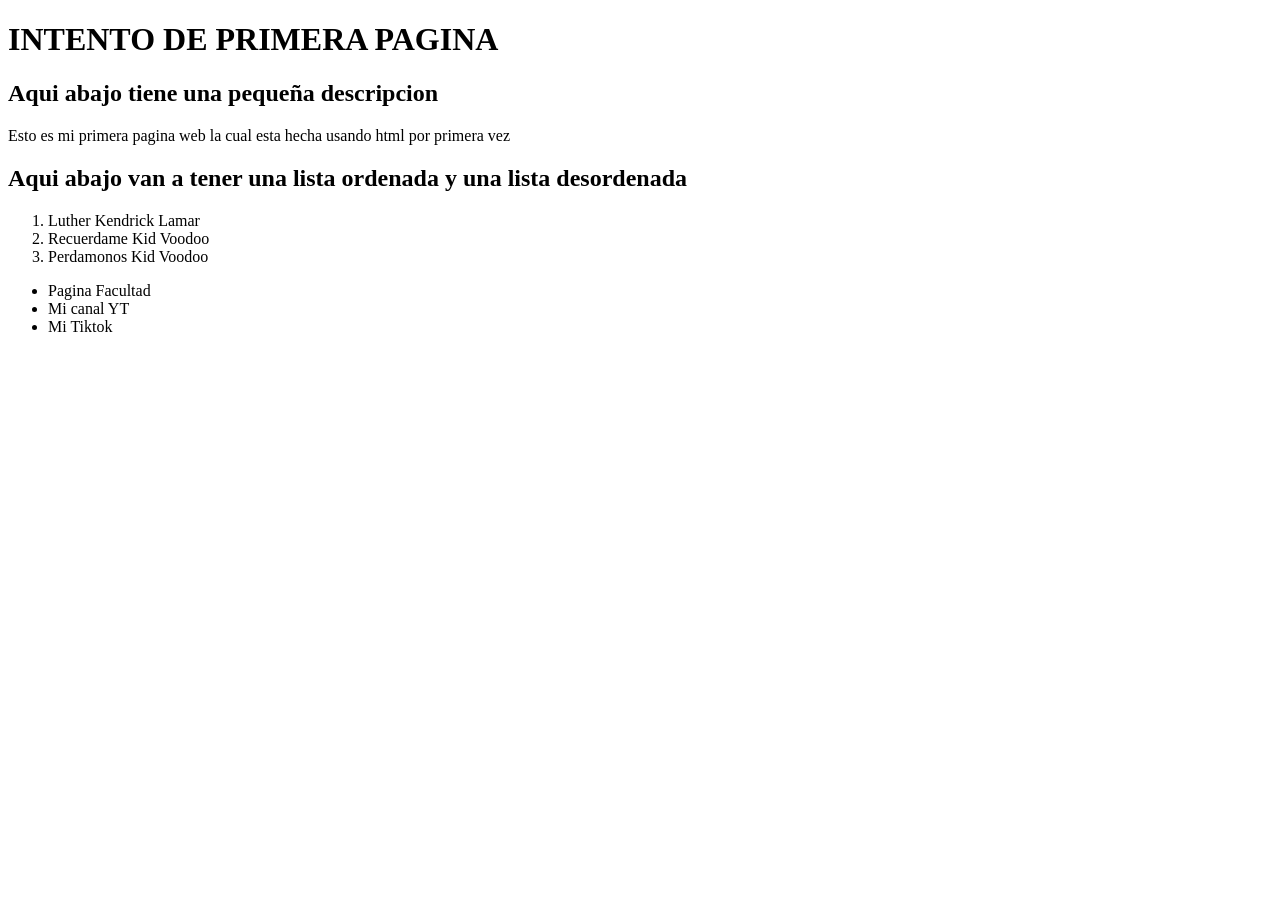
==== Index.html @ a466295e "Listas" ====
<!DOCTYPE html>
<html>
    <head>
        <title>Primera Pagina</title>
    </head>
    <body>
        <h1>INTENTO DE PRIMERA PAGINA</h1>
        <h2>Aqui abajo tiene una pequeña descripcion</h2>
            <p>Esto es mi primera pagina web la cual esta hecha usando html por primera vez</p>
        <h2>Aqui abajo van a tener una lista ordenada y una lista desordenada</h2>
            <ol>
                <li>Luther Kendrick Lamar</li>
                <li>Recuerdame Kid Voodoo</li>
                <li>Perdamonos Kid Voodoo</li>
            </ol>
            <ul>
                <li>Pagina Facultad</li>
                <li>Mi canal YT</li>
                <li>Mi Tiktok</li>
            </ul>
    </body>
</html>
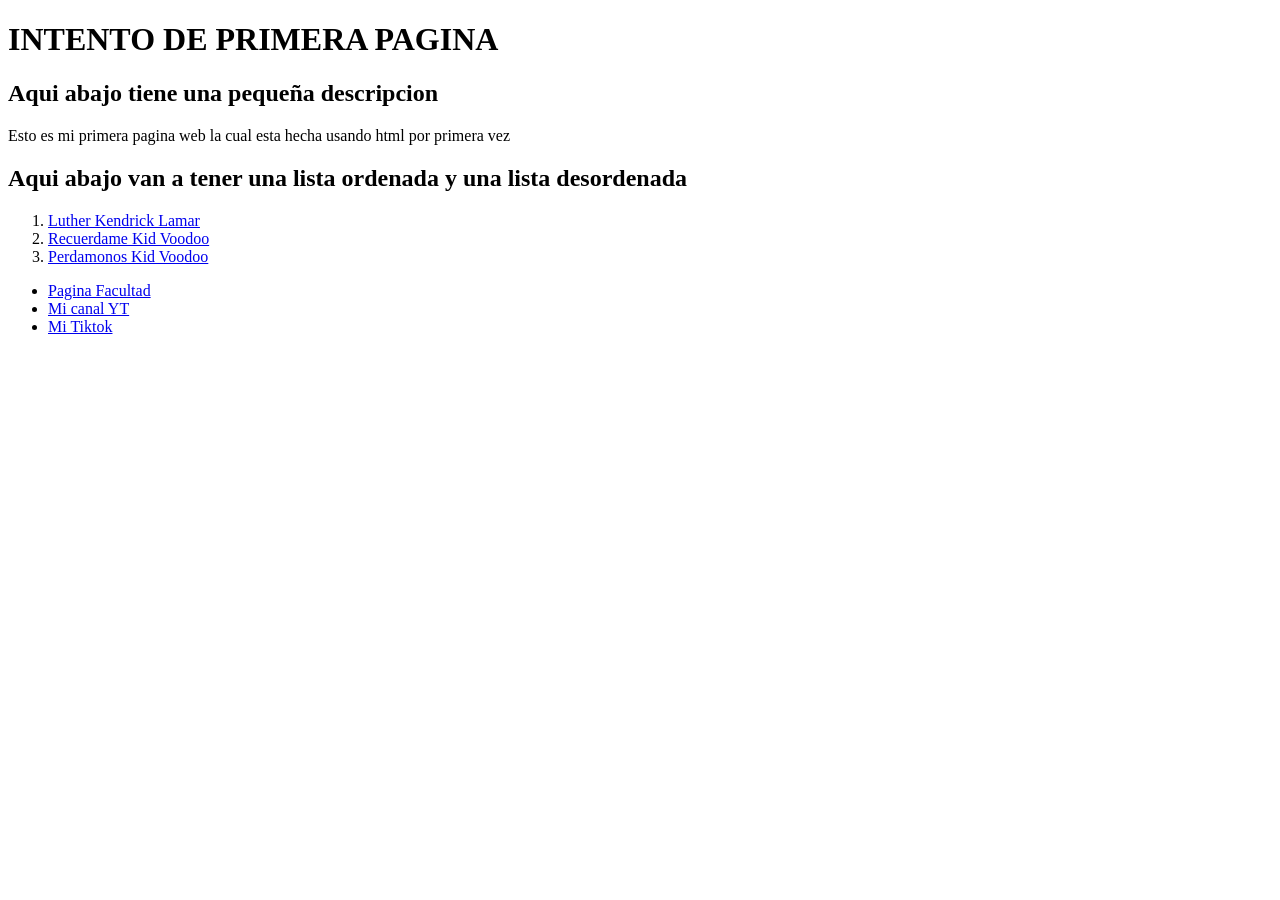
==== commit 115bf429: "Enlaces basicos en primera pagina" ====
--- a/Index.html
+++ b/Index.html
@@ -9,14 +9,14 @@
             <p>Esto es mi primera pagina web la cual esta hecha usando html por primera vez</p>
         <h2>Aqui abajo van a tener una lista ordenada y una lista desordenada</h2>
             <ol>
-                <li>Luther Kendrick Lamar</li>
-                <li>Recuerdame Kid Voodoo</li>
-                <li>Perdamonos Kid Voodoo</li>
+                <li><a href="https://www.youtube.com/watch?v=iZzCrRd-bn0">Luther Kendrick Lamar</a></li>
+                <li><a href="https://www.youtube.com/watch?v=suHwysPX63Q">Recuerdame Kid Voodoo</a></li>
+                <li><a href="https://youtu.be/bDfdgmSLkIU?si=CTbYDK1A_-EuS5tX">Perdamonos Kid Voodoo</a></li>
             </ol>
             <ul>
-                <li>Pagina Facultad</li>
-                <li>Mi canal YT</li>
-                <li>Mi Tiktok</li>
+                <li><a href="https://virtual.unju.edu.ar/">Pagina Facultad</a></li>
+                <li><a href="https://www.youtube.com/@JulesPK1604">Mi canal YT</a></li>
+                <li><a href="https://www.tiktok.com/@julespk1604">Mi Tiktok</a></li>
             </ul>
     </body>
 </html>
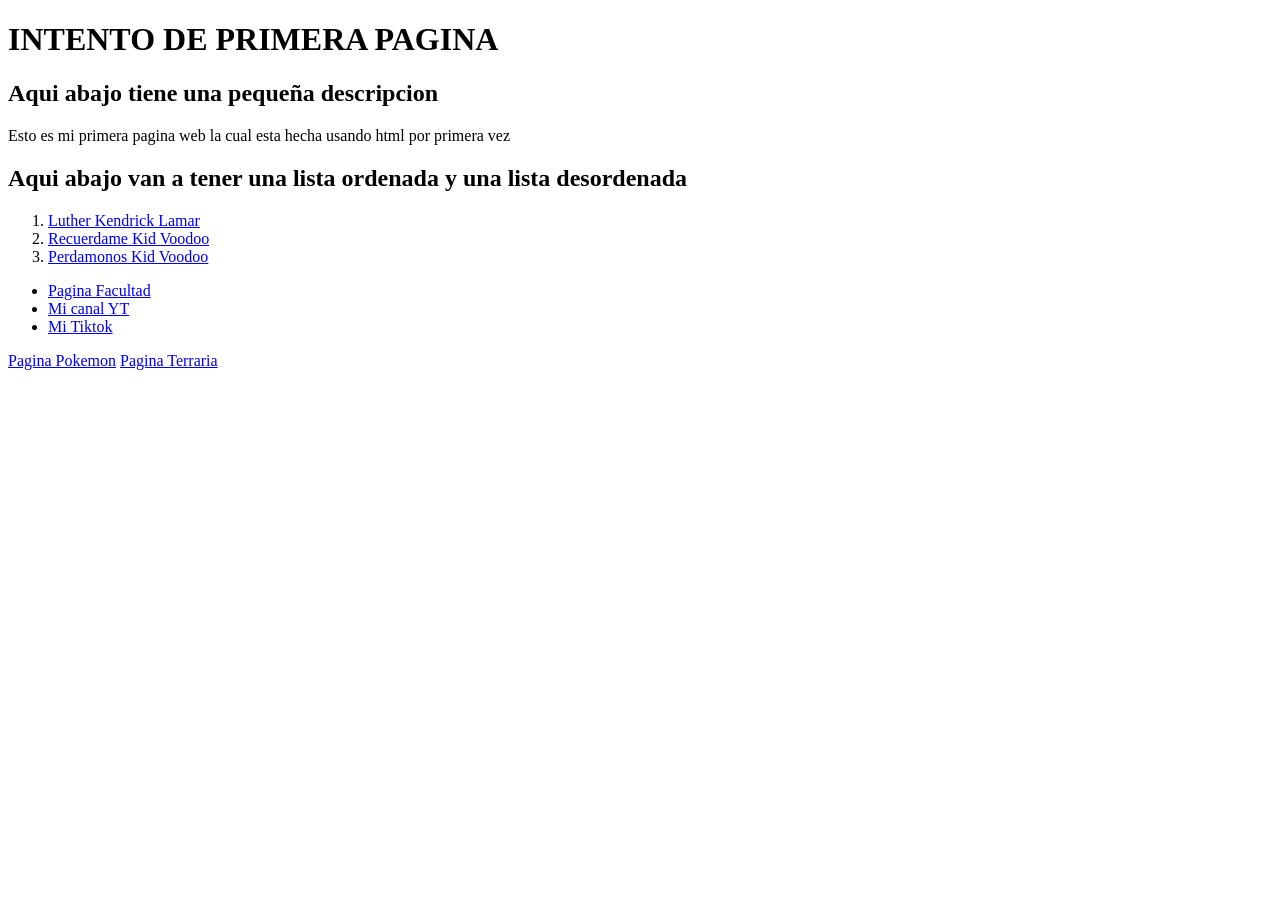
==== commit 21e0bbf8: "Enlaces entre paginas" ====
--- a/Index.html
+++ b/Index.html
@@ -18,5 +18,7 @@
                 <li><a href="https://www.youtube.com/@JulesPK1604">Mi canal YT</a></li>
                 <li><a href="https://www.tiktok.com/@julespk1604">Mi Tiktok</a></li>
             </ul>
+            <a href="Pagina Pokemon.html">Pagina Pokemon</a>
+            <a href="Pagina Terraria.html">Pagina Terraria</a>
     </body>
 </html>
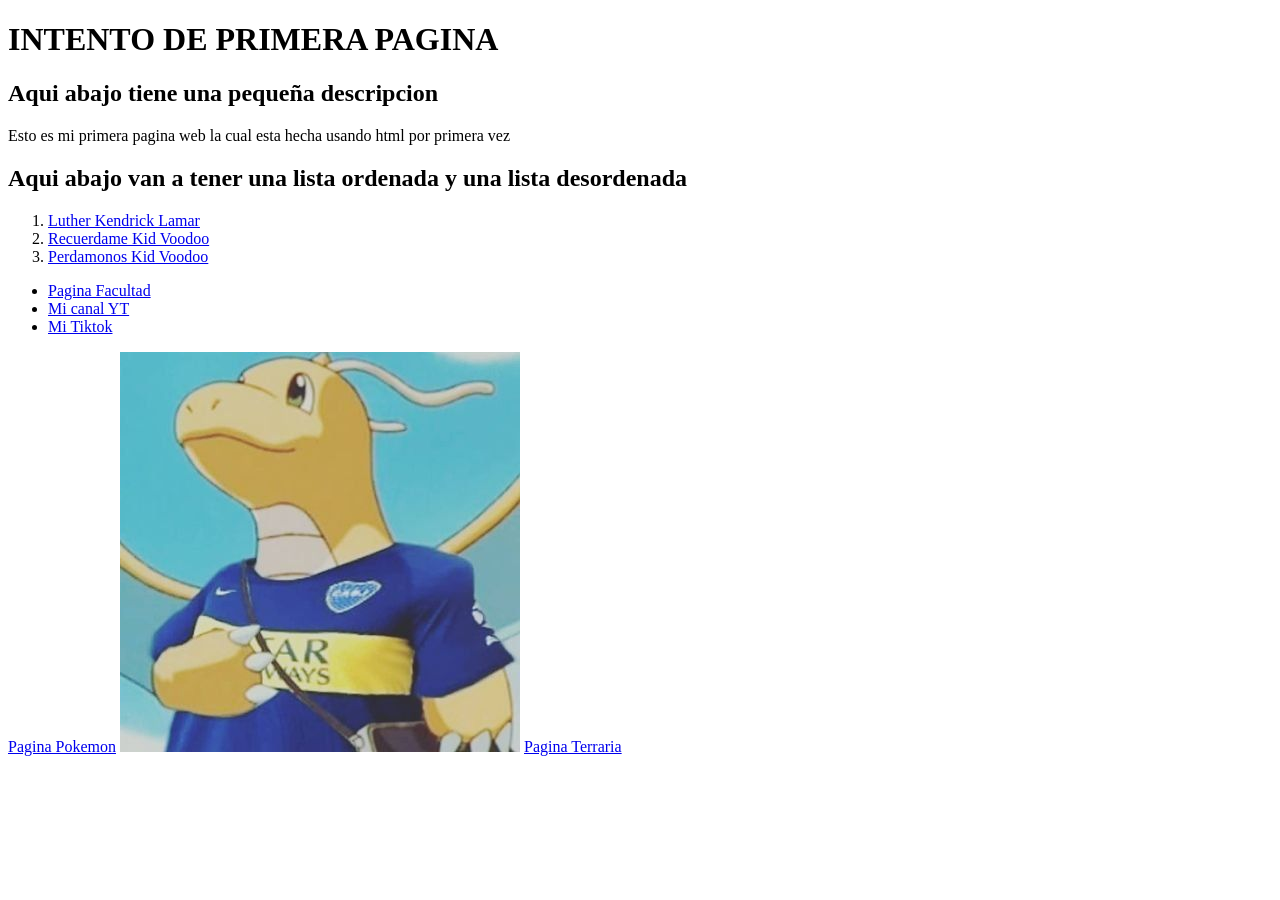
==== commit f055795c: "Arreglo de errores" ====
--- a/Index.html
+++ b/Index.html
@@ -18,7 +18,8 @@
                 <li><a href="https://www.youtube.com/@JulesPK1604">Mi canal YT</a></li>
                 <li><a href="https://www.tiktok.com/@julespk1604">Mi Tiktok</a></li>
             </ul>
-            <a href="Pagina Pokemon.html">Pagina Pokemon</a>
-            <a href="Pagina Terraria.html">Pagina Terraria</a>
+            <a href="Pagina_Pokemon.html">Pagina Pokemon</a>
+            <img src="Logo_Jules.jpg" alt="Logo Canal">
+            <a href="Pagiga_Terraria.html">Pagina Terraria</a>
     </body>
 </html>
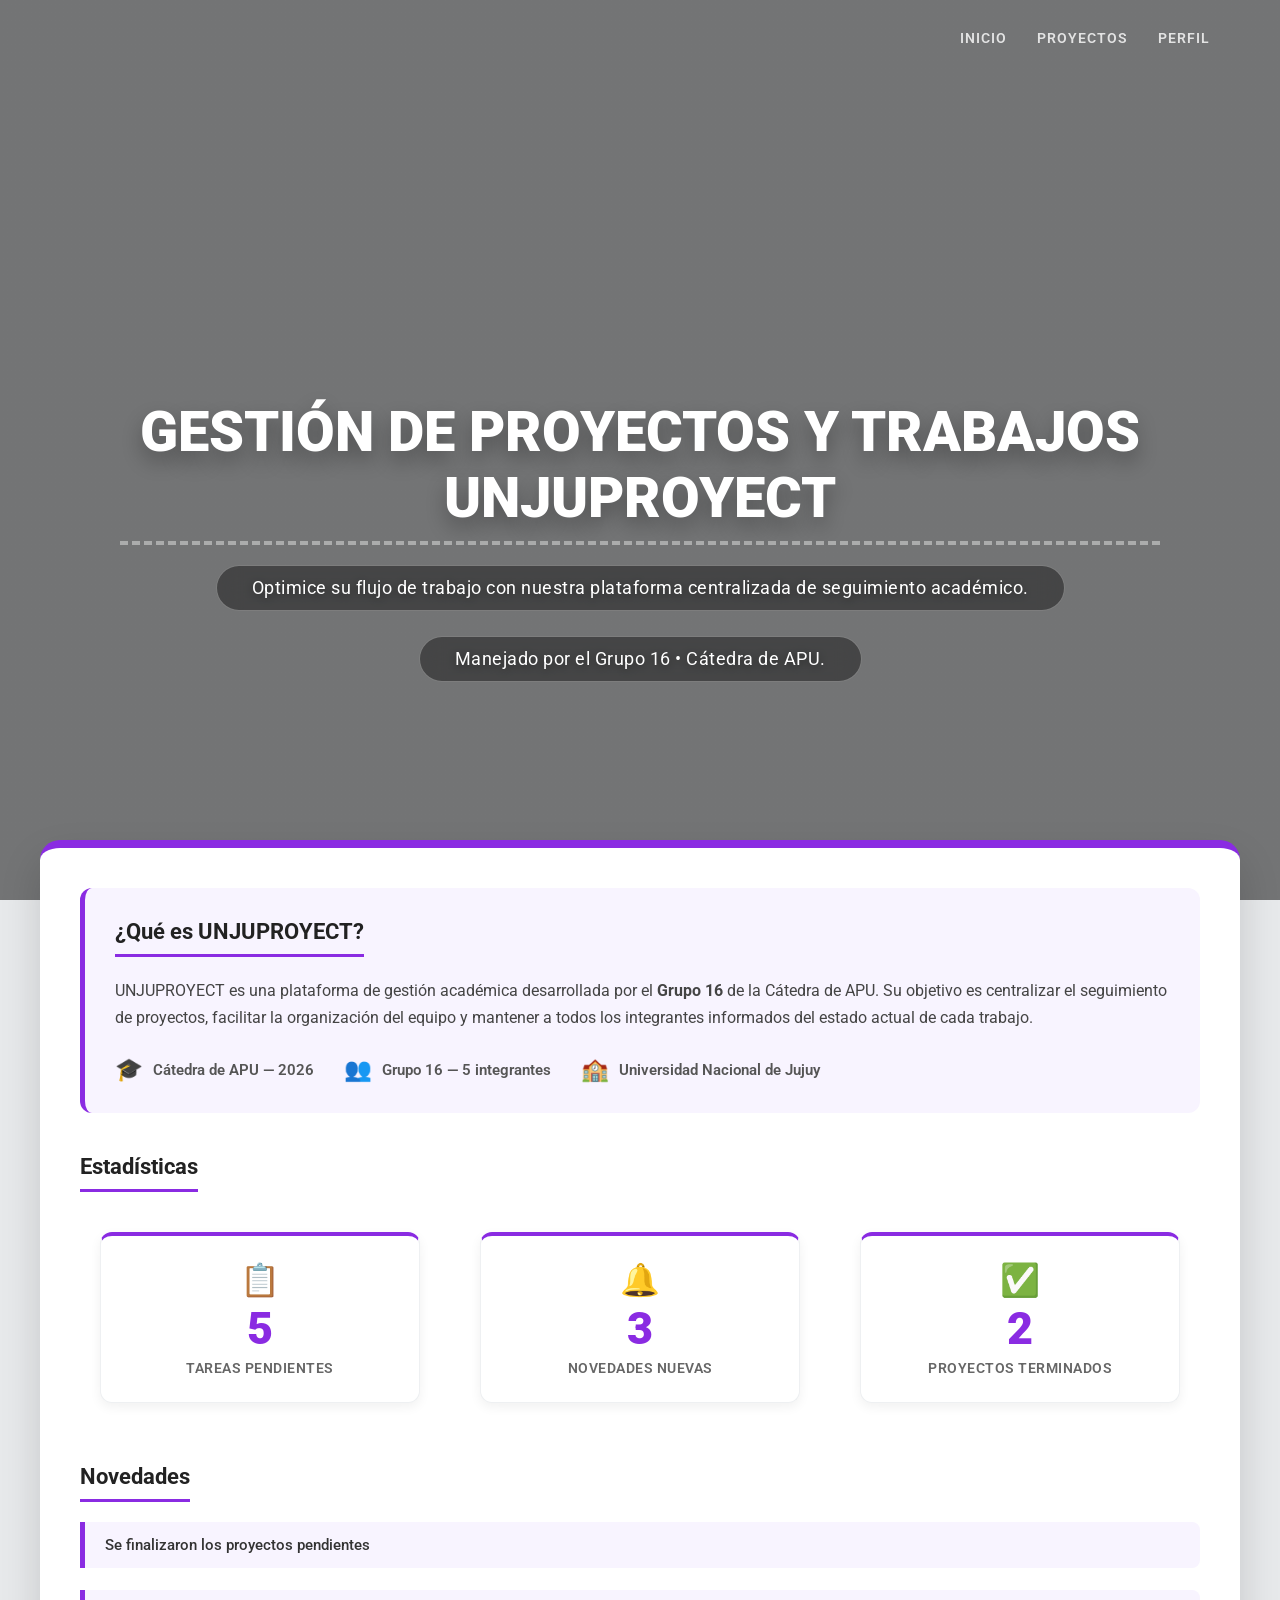
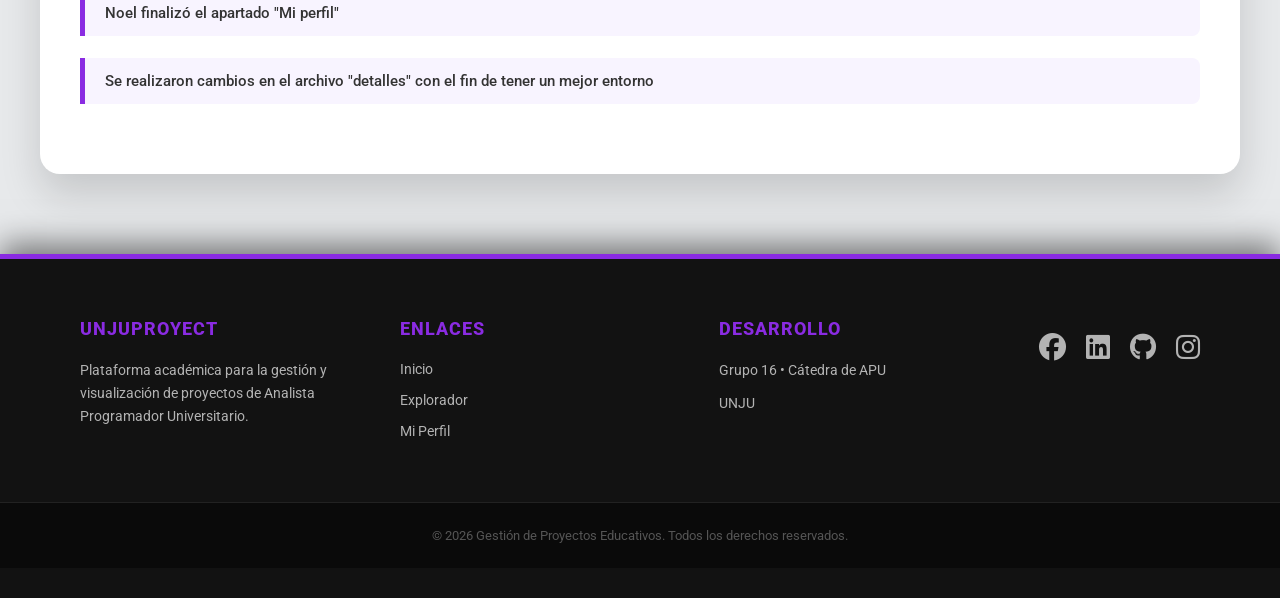
==== commit 28f4fa45: "Cambio" ====
--- a/Index.html
+++ b/Index.html
@@ -1,25 +1,141 @@
 <!DOCTYPE html>
-<html>
-    <head>
-        <title>Primera Pagina</title>
-    </head>
-    <body>
-        <h1>INTENTO DE PRIMERA PAGINA</h1>
-        <h2>Aqui abajo tiene una pequeña descripcion</h2>
-            <p>Esto es mi primera pagina web la cual esta hecha usando html por primera vez</p>
-        <h2>Aqui abajo van a tener una lista ordenada y una lista desordenada</h2>
-            <ol>
-                <li><a href="https://www.youtube.com/watch?v=iZzCrRd-bn0">Luther Kendrick Lamar</a></li>
-                <li><a href="https://www.youtube.com/watch?v=suHwysPX63Q">Recuerdame Kid Voodoo</a></li>
-                <li><a href="https://youtu.be/bDfdgmSLkIU?si=CTbYDK1A_-EuS5tX">Perdamonos Kid Voodoo</a></li>
-            </ol>
-            <ul>
-                <li><a href="https://virtual.unju.edu.ar/">Pagina Facultad</a></li>
-                <li><a href="https://www.youtube.com/@JulesPK1604">Mi canal YT</a></li>
-                <li><a href="https://www.tiktok.com/@julespk1604">Mi Tiktok</a></li>
+<html lang="es">
+
+<head>
+    <meta charset="UTF-8">
+    <meta name="viewport" content="width=device-width, initial-scale=1.0">
+    <title>Pagina Principal</title>
+    <link rel="stylesheet" href="css/styles.css">
+    <link rel="preconnect" href="https://fonts.googleapis.com">
+    <link rel="preconnect" href="https://fonts.gstatic.com" crossorigin>
+    <link href="https://fonts.googleapis.com/css2?family=Roboto:ital,wght@0,100..900;1,100..900&display=swap"
+        rel="stylesheet">
+    <link rel="stylesheet" href="https://cdnjs.cloudflare.com/ajax/libs/font-awesome/6.5.1/css/all.min.css">
+</head>
+
+<body>
+    <header>
+        <nav>
+            <a href="index.html">Inicio</a>
+            <a href="proyectos.html">Proyectos</a>
+            <a href="perfil.html">Perfil</a>
+        </nav>
+        <div class="header-content">
+            <h1 id="titulo-h1">Gestión de Proyectos y Trabajos UNJUPROYECT</h1>
+            <div class="proyecto-info">
+                <p>Optimice su flujo de trabajo con nuestra plataforma centralizada de seguimiento académico.</p>
+                <p>Manejado por el Grupo 16 • Cátedra de APU.</p>
+            </div>
+            
+        </div>
+    </header>
+
+    <main>
+
+        <section class="seccion-sobre">
+            <h2 class="seccion-titulo">¿Qué es UNJUPROYECT?</h2>
+            <p class="sobre-descripcion">
+                UNJUPROYECT es una plataforma de gestión académica desarrollada por el <strong>Grupo 16</strong>
+                de la Cátedra de APU. Su objetivo es centralizar el seguimiento de proyectos, facilitar
+                la organización del equipo y mantener a todos los integrantes informados del estado actual
+                de cada trabajo.
+            </p>
+            <div class="sobre-datos">
+                <div class="sobre-dato">
+                    <span class="sobre-icono">🎓</span>
+                    <span class="sobre-texto">Cátedra de APU — 2026</span>
+                </div>
+                <div class="sobre-dato">
+                    <span class="sobre-icono">👥</span>
+                    <span class="sobre-texto">Grupo 16 — 5 integrantes</span>
+                </div>
+                <div class="sobre-dato">
+                    <span class="sobre-icono">🏫</span>
+                    <span class="sobre-texto">Universidad Nacional de Jujuy</span>
+                </div>
+            </div>
+        </section>
+
+        <!-- Sección de estadísticas -->
+        <section class="seccion-estadisticas">
+            <h2 class="seccion-titulo">Estadísticas</h2>
+            <div class="tarjetas-grid">
+                <article class="tarjeta-stat">
+                    <span class="stat-icono">📋</span>
+                    <span class="stat-numero">5</span>
+                    <span class="stat-etiqueta">Tareas Pendientes</span>
+                </article>
+                <article class="tarjeta-stat">
+                    <span class="stat-icono">🔔</span>
+                    <span class="stat-numero">3</span>
+                    <span class="stat-etiqueta">Novedades Nuevas</span>
+                </article>
+                <article class="tarjeta-stat">
+                    <span class="stat-icono">✅</span>
+                    <span class="stat-numero">2</span>
+                    <span class="stat-etiqueta">Proyectos Terminados</span>
+                </article>
+            </div>
+        </section>
+
+        <!-- Sección de novedades -->
+        <section class="seccion-novedades">
+            <h2 class="seccion-titulo">Novedades</h2>
+            <ul class="lista-novedades">
+                <li class="novedad-item">Se finalizaron los proyectos pendientes</li>
+                <li class="novedad-item">Noel finalizó el apartado "Mi perfil"</li>
+                <li class="novedad-item">Se realizaron cambios en el archivo "detalles" con el fin de tener un mejor entorno</li>
             </ul>
-            <a href="Pagina_Pokemon.html">Pagina Pokemon</a>
-            <img src="Logo_Jules.jpg" alt="Logo Canal">
-            <a href="Pagiga_Terraria.html">Pagina Terraria</a>
-    </body>
+        </section>
+
+        <!-- Sección sobre el proyecto -->
+        
+
+    </main>
+
+    <footer>
+        <div class="footer-content">
+            <div class="footer-section">
+                <h4>UNJUPROYECT</h4>
+                <p>Plataforma académica para la gestión y visualización de proyectos de Analista Programador Universitario.</p>
+            </div>
+        
+            <div class="footer-section">
+                <h4>Enlaces</h4>
+                <ul>
+                    <li><a href="index.html">Inicio</a></li>
+                    <li><a href="proyectos.html">Explorador</a></li>
+                    <li><a href="perfil.html">Mi Perfil</a></li>
+                </ul>
+            </div>
+        
+            <div class="footer-section">
+                <h4>Desarrollo</h4>
+                <p>Grupo 16 • Cátedra de APU</p>
+                <p>UNJU</p>
+            </div>
+
+            <div class="social-icons">
+                <a href="#" class="icon-link" title="Facebook">
+                <i class="fa-brands fa-facebook"></i>
+                </a>
+                <a href="#" class="icon-link" title="LinkedIn">
+                <i class="fa-brands fa-linkedin"></i>
+                </a>
+                <a href="#" class="icon-link" title="GitHub">
+                <i class="fa-brands fa-github"></i>
+                </a>
+                <a href="#" class="icon-link" title="Instagram">
+                <i class="fa-brands fa-instagram"></i>
+                </a>
+            </div>
+        </div>
+    
+        <div class="footer-bottom">
+            <p>&copy; 2026 Gestión de Proyectos Educativos. Todos los derechos reservados.</p>
+        </div>
+    </footer>
+
+</body>
+
 </html>
--- a/css/styles.css
+++ b/css/styles.css
@@ -0,0 +1,756 @@
+@import url(https://fonts.googleapis.com/css2?family=Roboto:ital,wght@0,100..900;1,100..900&display=swap);
+
+/*Importar la fuente Roboto a css*/
+:root {
+    --fuente: 'Roboto';
+    /*variable de fuente*/
+    /*se usa con var(--fuente), por ejemplo font-family: var(--fuente);*/
+    --text-size: 1.2rem;
+    /*variable de tamaño de texto*/
+    --color-boxes:#8A2BE2;
+}
+
+* {
+    box-sizing: border-box;
+    padding: 0;
+    margin: 0;
+    font-family: var(--fuente);
+}
+
+main {
+    max-width: 1200px; 
+    width: 95%;
+    margin: -60px auto 50px auto;
+    padding: 40px;
+    background-color: #ffffff;
+    border-radius: 20px;
+    
+    border-top: 8px solid #8A2BE2; 
+    
+    box-shadow: 0 20px 40px rgba(0, 0, 0, 0.15);
+    position: relative;
+    z-index: 10;
+    box-sizing: border-box;
+}
+
+main p {
+    line-height: 1.6;
+    color: #444;
+    margin-bottom: 20px;
+}
+
+main img {
+    display: block;
+    max-width: 100%;
+    width: 250px;
+    margin: 0 auto 30px auto;
+}
+
+main ul {
+    padding-left: 20px;
+    margin-bottom: 30px;
+}
+
+main ul li {
+    margin-bottom: 10px;
+}
+
+main a {
+    color: #8A2BE2;
+    text-decoration: none;
+    font-weight: 500;
+    transition: color 0.3s ease;
+}
+
+main a:hover {
+    color: #4B0082;
+    text-decoration: underline;
+}
+
+main .integrantes {
+    background-color: #f8f9fa;
+    padding: 25px;
+    border-radius: 8px;
+    border-left: 5px solid #8A2BE2;
+}
+
+main section h3 {
+    margin-top: 0;
+    color: #222;
+}
+
+main section ul {
+    list-style-type: none;
+    padding-left: 0;
+    margin-bottom: 0;
+}
+
+/*Perfil*/
+
+h1 {
+    margin: 100px;
+    text-align: center;
+}
+.containerPerfil {
+    display: grid;
+    grid-template-columns: repeat(5,1fr);
+}
+@media (max-width: 1220px) {
+    .containerPerfil {
+        grid-template-columns: repeat(4,1fr);
+    }
+}
+@media (max-width: 1024px) {
+    .containerPerfil {
+        grid-template-columns: repeat(3,1fr);
+    }
+}
+@media (max-width: 768px) {
+    .containerPerfil {
+        grid-template-columns: repeat(2,1fr);
+    }
+}
+@media (max-width: 480px) {
+    .containerPerfil {
+        grid-template-columns: repeat(1,1fr);
+    }
+}
+
+article {
+    background-color: white;
+    display: flex;
+    border-radius: 20px;
+    flex-direction: column;
+    border: 2px solid #e4e4e4;
+    margin: 20px;
+}
+article:hover {
+    box-shadow: 0 2px 15px 0 #000000;
+}
+img {
+    width: 100px;
+}
+.img-perfiles { 
+    display: grid;
+    width: 100%;
+    grid-template-columns: repeat(3,1fr);
+    grid-template-rows: repeat(4,80px);
+    border-bottom: solid #e4e4e4;
+    align-content: center;
+}
+.img-gradiente {
+    background-image: linear-gradient(to top, #282A35 100%);
+    grid-column: 1/4;
+    grid-row: 1/3;
+    border-top-left-radius: 20px;
+    border-top-right-radius: 20px;
+}
+.img-perfil {
+    border-radius: 50%;
+    object-fit: cover;
+    width: 200px;
+    height: 200px;
+    transform: scale(0.5);
+    grid-column: 2;
+    grid-row: 2/4;
+    align-self: center;
+}
+.img-fondo {
+    border-top-left-radius: 20px;
+    border-top-right-radius: 20px;
+    width: 100%;
+    height: 400px;
+    grid-column: 1/4;
+    grid-row: 1/3;
+    object-fit: cover;
+}
+.info-lumno {
+    text-align: center;
+
+}
+
+
+/*Proyectos.html*/
+
+/* header */
+
+header {
+    display: flex;
+    flex-direction: column;
+    justify-content: center;
+    align-items: center;
+    height: 100vh;
+    width: 100%;
+    padding: 20px;
+    background-image: linear-gradient(rgba(0, 0, 0, 0.5), rgba(0, 0, 0, 0.5)), url('https://www.unir.net/wp-content/uploads/2021/02/Pro1.webp');
+    background-size: cover;
+    background-position: center;
+    background-attachment: fixed;
+    color: white;
+    position: relative;
+    overflow: hidden;
+}
+
+nav {
+    width: 100%;
+    position: absolute;
+    top: 40px;
+    right: 60px;
+    display: flex;
+    justify-content: flex-end;
+    gap: 40px;
+}
+
+nav a {
+    color: rgba(255, 255, 255, 0.9);
+    text-decoration: none;
+    font-weight: 600;
+    font-size: 0.95rem;
+    text-transform: uppercase;
+    letter-spacing: 1.5px;
+    position: relative;
+    padding-bottom: 8px;
+    transition: color 0.3s ease;
+}
+
+nav a::after {
+    content: '';
+    position: absolute;
+    width: 0;
+    height: 2px;
+    bottom: 0;
+    left: 0;
+    background-color: #8A2BE2;
+    transition: width 0.5s ease;
+}
+
+nav a:hover {
+    color: white;
+}
+
+nav a:hover::after {
+    width: 100%;
+}
+
+header h1 {
+    font-size: 4.5rem;
+    font-weight: 900;
+    text-align: center;
+    text-transform: uppercase;
+    text-shadow: 0 10px 30px rgba(0, 0, 0, 0.5);
+    margin-bottom: 40px;
+}
+
+.proyecto-info {
+    display: flex;
+    flex-direction: column;
+    align-items: center;
+    gap: 15px;
+    background: transparent !important;
+    border: none !important;
+    backdrop-filter: none !important;
+    padding: 0 !important;
+    box-shadow: none !important;
+}
+
+.proyecto-info p {
+    background: rgba(0, 0, 0, 0.4);
+    padding: 12px 35px;
+    border-radius: 100px;
+    backdrop-filter: blur(12px);
+    border: 1px solid rgba(255, 255, 255, 0.3);
+    font-size: 1.1rem;
+    letter-spacing: 0.5px;
+    font-weight: 400;
+    color: #ffffff;
+    text-shadow: 0 2px 10px rgba(0, 0, 0, 0.5);
+    transition: all 0.3s ease;
+}
+
+@media (max-width: 768px) {
+    header h1 {
+        font-size: 2.5rem;
+    }
+    nav {
+        right: 0;
+        justify-content: center;
+        padding-right: 0;
+        top: 20px;
+    }
+}
+
+.header-content {
+    text-align: center;
+    padding-top: 80px;
+}
+
+.proyecto-info {
+    display: flex;
+    justify-content: center;
+    gap: 25px;
+    font-size: 0.9rem;
+    background: rgba(255, 255, 255, 0.15);
+    padding: 10px 25px;
+    border-radius: 100px;
+    width: fit-content;
+    margin: 0 auto;
+    backdrop-filter: blur(10px);
+    border: 1px solid rgba(255, 255, 255, 0.2);
+}
+
+main img {
+    display: block;
+    max-width: 100%;
+    width: 280px;
+    margin: 0 auto 50px auto;
+}
+
+@media (max-width: 768px) {
+    header h1 { font-size: 2rem; }
+    nav { gap: 20px; top: 20px; }
+    .proyecto-info {
+        flex-direction: column;
+        gap: 5px;
+        border-radius: 15px;
+    }
+}
+
+/* main */
+
+/* section */
+
+.proyecto {
+    grid-column: span 2; 
+    background: #ffffff;
+    border-radius: 15px;
+    padding: 25px;
+    display: flex;
+    flex-direction: column;
+    justify-content: space-between;
+    align-items: center;
+    text-align: center;
+    border: 1px solid #eef0f2;
+    box-shadow: 0 5px 15px rgba(0,0,0,0.05);
+    min-height: 420px;
+    transition: all 0.3s ease;
+}
+
+.proyecto:nth-child(4) {
+    grid-column: 2 / span 2;
+}
+
+
+.proyecto:nth-child(5) {
+    grid-column: 4 / span 2;
+}
+
+
+.proyecto img {
+    max-width: 140px;
+    height: 100px;
+    object-fit: contain;
+    margin-bottom: 15px;
+}
+
+.proyecto a {
+    align-self: center;
+    background-color: #8A2BE2;
+    color: white !important;
+    padding: 10px 20px;
+    border-radius: 5px;
+    text-decoration: none;
+    font-weight: bold;
+    transition: background 0.3s, transform 0.2s;
+}
+
+.proyecto a:hover {
+    background-color: #4B0082;
+    transform: translateY(-2px);
+}
+
+.proyecto-info p:hover {
+    background: rgba(138, 43, 226, 0.3);
+    border-color: rgba(138, 43, 226, 0.5);
+    transform: translateY(-3px);
+    cursor: default;
+}
+
+/* Navegación en desktop (ancho mínimo 769 px)  */
+
+@media (min-width: 769px) {
+    .menu {
+        display: none;
+    }
+
+    nav {
+    width: 100%;
+    position: absolute;
+    top: 30px;
+    right: 50px; 
+    display: flex;
+    justify-content: flex-end; 
+    gap: 30px;
+    padding-right: 20px;
+}
+
+nav a {
+    color: rgba(255, 255, 255, 0.8);
+    text-decoration: none;
+    font-weight: 600;
+    font-size: 0.9rem;
+    text-transform: uppercase;
+    letter-spacing: 1px;
+    position: relative; 
+    padding-bottom: 5px;
+    transition: color 0.3s ease;
+}
+
+nav a::after {
+    content: '';
+    position: absolute;
+    width: 0;
+    height: 2px;
+    bottom: 0;
+    left: 0;
+    background-color: white;
+    transition: width 0.5s ease; 
+}
+
+nav a:hover {
+    color: white;
+}
+
+nav a:hover::after {
+    width: 100%; 
+}
+
+nav a:active {
+    transform: scale(0.95);
+}
+}
+
+nav a:active, .proyecto a:active {
+    transform: scale(0.95); 
+}
+
+nav a:focus, .proyecto a:focus, select:focus {
+    outline: 2px solid #4B0082;
+    outline-offset: 3px;
+}
+/* Filtro de proyecto */
+aside {
+    width: 100%;
+    margin-bottom: 40px;
+}
+
+aside form {
+    display: flex;
+    justify-content: space-between;
+    align-items: flex-end;
+    gap: 20px;
+    width: 100%;
+}
+
+.filtros {
+    flex: 1; 
+    display: flex;
+    flex-direction: column;
+    gap: 8px;
+}
+
+aside select {
+    width: 100%;
+    padding: 12px;
+    border-radius: 8px;
+    border: 1px solid #ddd;
+    font-family: inherit;
+}
+
+body {
+    background-color: #E7E9EB; /* Boby gris para el contenido main */
+}
+
+/* ============================================
+   ESTILOS PARA INDEX.HTML
+   ============================================ */
+
+/* --- Título del header (aplica a todas las páginas) --- */
+#titulo-h1 {
+    color: #ffffff;
+    font-size: 3.5rem;
+    font-weight: 900;
+    text-transform: uppercase;
+    display: inline-block;
+    padding-bottom: 10px;
+    margin-bottom: 20px;
+    border-bottom: 4px dashed rgba(255, 255, 255, 0.4);
+    text-shadow: 0 10px 20px rgba(0, 0, 0, 0.3);
+}
+
+/* --- Botón "Ver Proyectos" en el header --- */
+.btn-header {
+    display: inline-block;
+    margin-top: 25px;
+    padding: 14px 40px;
+    background-color: #8A2BE2;
+    color: #ffffff;
+    text-decoration: none;
+    font-weight: 700;
+    font-size: 1rem;
+    text-transform: uppercase;
+    letter-spacing: 1.5px;
+    border-radius: 100px;
+    border: 2px solid rgba(255, 255, 255, 0.3);
+    transition: all 0.3s ease;
+}
+
+.btn-header:hover {
+    background-color: #ffffff;
+    color: #8A2BE2;
+    transform: translateY(-3px);
+    box-shadow: 0 10px 25px rgba(0, 0, 0, 0.3);
+}
+
+/* --- Títulos de sección dentro del main --- */
+.seccion-titulo {
+    font-size: 1.4rem;
+    font-weight: 700;
+    color: #222;
+    margin-bottom: 20px;
+    padding-bottom: 10px;
+    border-bottom: 3px solid #8A2BE2;
+    display: inline-block;
+}
+
+/* --- Sección estadísticas --- */
+.seccion-estadisticas {
+    margin-bottom: 40px;
+}
+
+.tarjetas-grid {
+    display: grid;
+    grid-template-columns: repeat(3, 1fr);
+    gap: 20px;
+}
+
+.tarjeta-stat {
+    background: #ffffff;
+    border: 1px solid #eef0f2;
+    border-top: 4px solid #8A2BE2;
+    border-radius: 12px;
+    padding: 25px 20px;
+    display: flex;
+    flex-direction: column;
+    align-items: center;
+    gap: 8px;
+    text-align: center;
+    box-shadow: 0 4px 12px rgba(0, 0, 0, 0.06);
+    transition: transform 0.3s ease, box-shadow 0.3s ease;
+}
+
+.tarjeta-stat:hover {
+    transform: translateY(-5px);
+    box-shadow: 0 10px 25px rgba(138, 43, 226, 0.15);
+}
+
+.stat-icono {
+    font-size: 2rem;
+}
+
+.stat-numero {
+    font-size: 2.8rem;
+    font-weight: 900;
+    color: #8A2BE2;
+    line-height: 1;
+}
+
+.stat-etiqueta {
+    font-size: 0.9rem;
+    font-weight: 600;
+    color: #666;
+    text-transform: uppercase;
+    letter-spacing: 0.5px;
+}
+
+/* --- Sección novedades --- */
+.seccion-novedades {
+    margin-bottom: 20px;
+}
+
+.lista-novedades {
+    list-style: none;
+    padding: 0;
+    display: flex;
+    flex-direction: column;
+    gap: 12px;
+}
+
+.novedad-item {
+    background-color: #f8f4ff;
+    border-left: 5px solid #8A2BE2;
+    padding: 14px 20px;
+    border-radius: 0 8px 8px 0;
+    color: #333;
+    font-weight: 500;
+    font-size: 0.95rem;
+    transition: background-color 0.2s ease;
+}
+
+.novedad-item:hover {
+    background-color: #efe8ff;
+}
+
+/* --- Responsive para estadísticas --- */
+@media (max-width: 768px) {
+    .tarjetas-grid {
+        grid-template-columns: 1fr;
+    }
+
+    #titulo-h1 {
+        font-size: 2.2rem;
+    }
+}
+
+/* --- Sección sobre el proyecto --- */
+.seccion-sobre {
+    margin-bottom: 40px;
+    padding: 30px;
+    background-color: #f8f4ff;
+    border-radius: 12px;
+    border-left: 5px solid #8A2BE2;
+}
+
+.sobre-descripcion {
+    color: #444;
+    line-height: 1.7;
+    margin-bottom: 25px;
+    font-size: 1rem;
+}
+
+.sobre-datos {
+    display: flex;
+    gap: 30px;
+    flex-wrap: wrap;
+}
+
+.sobre-dato {
+    display: flex;
+    align-items: center;
+    gap: 10px;
+}
+
+.sobre-icono {
+    font-size: 1.4rem;
+}
+
+.sobre-texto {
+    font-size: 0.95rem;
+    font-weight: 600;
+    color: #555;
+}
+
+/* --- Responsive nuevas secciones --- */
+@media (max-width: 768px) {
+    .sobre-datos {
+        flex-direction: column;
+        gap: 15px;
+    }
+}
+
+/* Footer */
+footer {
+    background-color: #121212 !important; 
+    color: #ffffff;
+    padding: 60px 0 30px 0;
+    margin-top: 80px;
+    border-top: 5px solid #8A2BE2; 
+    width: 100%;
+    position: relative;
+    box-shadow: 0 -10px 30px rgba(0, 0, 0, 0.5); 
+}
+
+.footer-content {
+    max-width: 1200px;
+    margin: 0 auto; 
+    display: flex;
+    justify-content: center; 
+    align-items: flex-start;
+    gap: 60px; 
+    padding: 0 40px;
+}
+
+.footer-section {
+    flex: 1;
+    min-width: 200px;
+    text-align: left; 
+}
+
+.footer-section h4 {
+    color: #8A2BE2;
+    font-size: 1.1rem;
+    margin-bottom: 20px;
+    text-transform: uppercase;
+    letter-spacing: 1px;
+    font-weight: 800;
+}
+
+.footer-section p {
+    font-size: 0.9rem;
+    line-height: 1.6;
+    color: #b3b3b3; 
+    margin-bottom: 10px;
+}
+
+.footer-section ul {
+    list-style: none;
+    padding: 0;
+}
+
+.footer-section ul li {
+    margin-bottom: 12px;
+}
+
+.footer-section ul li a {
+    color: #b3b3b3;
+    text-decoration: none;
+    font-size: 0.9rem;
+    transition: all 0.3s ease;
+}
+
+.footer-section ul li a:hover {
+    color: #ffffff;
+    padding-left: 5px; 
+}
+
+
+.social-icons {
+    display: flex;
+    gap: 20px;
+    margin-top: 15px;
+}
+
+.icon-link i {
+    font-size: 1.7rem;
+    color: #b3b3b3;
+    transition: all 0.3s ease;
+}
+
+.icon-link:hover i {
+    color: #8A2BE2;
+    transform: scale(1.2);
+    filter: drop-shadow(0 0 8px rgba(138, 43, 226, 0.8));
+}
+
+.footer-bottom {
+    text-align: center;
+    margin-top: 50px;
+    padding: 25px 0;
+    border-top: 1px solid #222; 
+    background-color: #0a0a0a; 
+}
+
+.footer-bottom p {
+    font-size: 0.8rem;
+    color: #555;
+    margin: 0;
+}
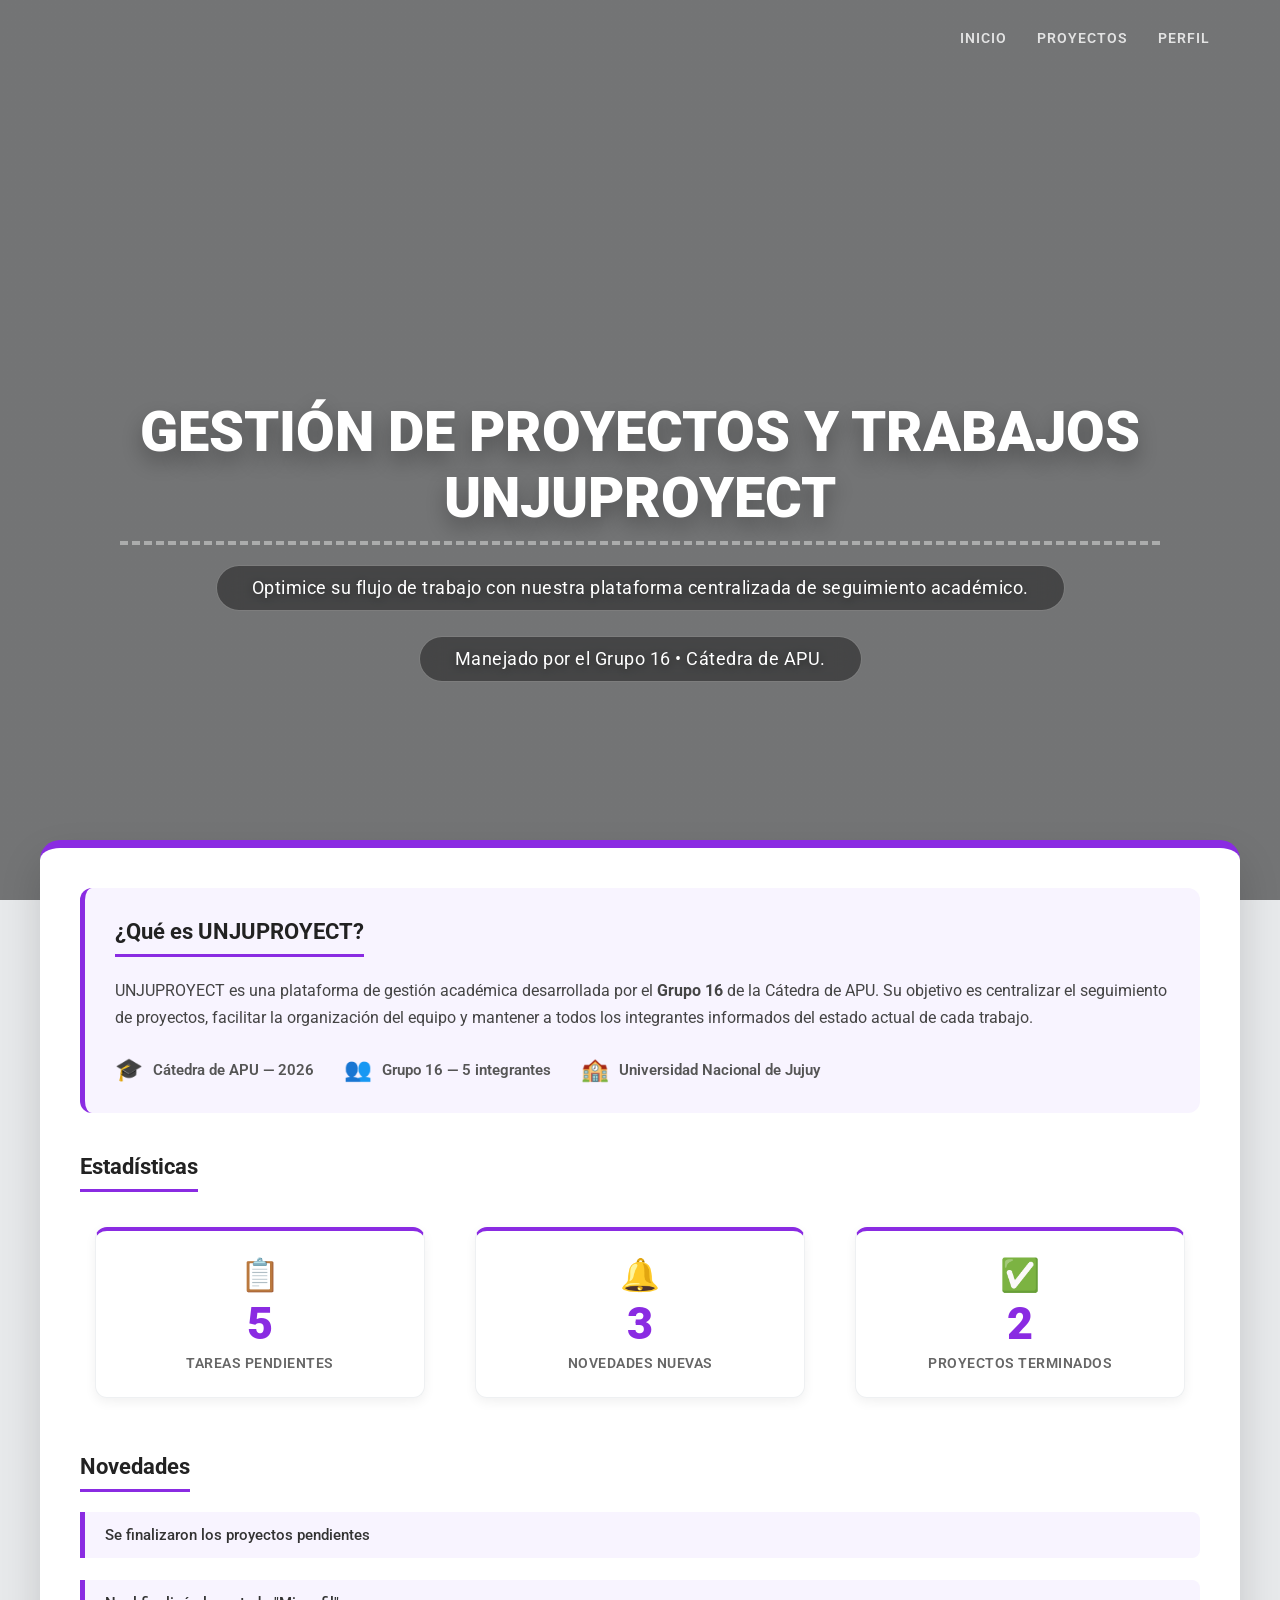
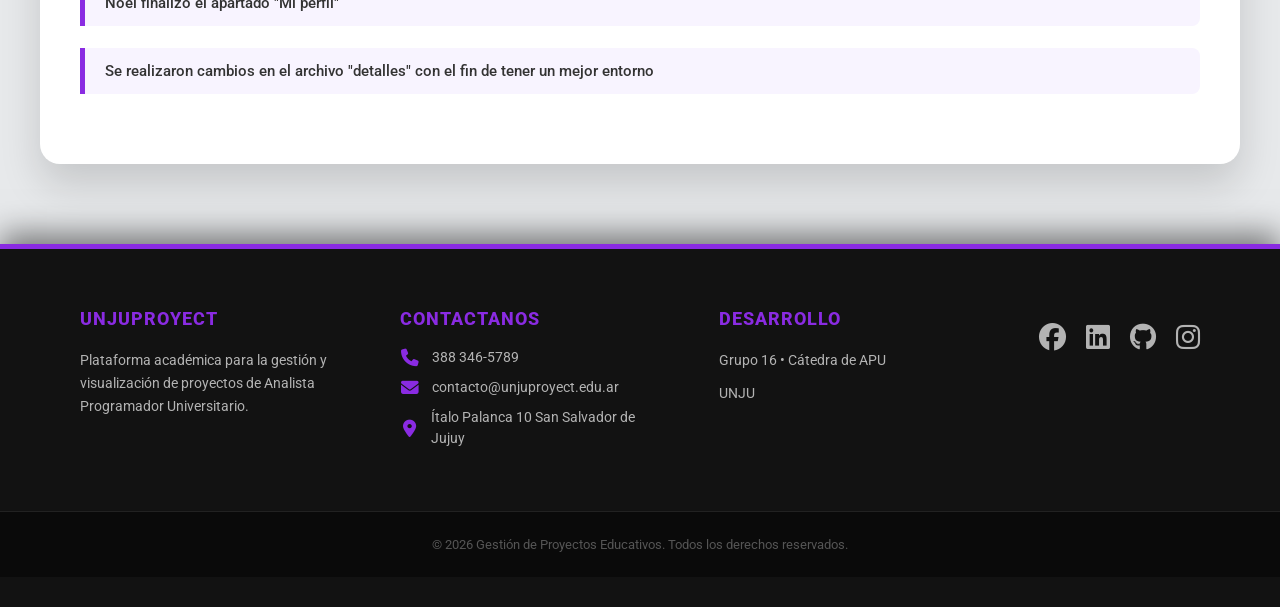
==== commit c82e9892: "Pagina final" ====
--- a/Index.html
+++ b/Index.html
@@ -8,8 +8,7 @@
     <link rel="stylesheet" href="css/styles.css">
     <link rel="preconnect" href="https://fonts.googleapis.com">
     <link rel="preconnect" href="https://fonts.gstatic.com" crossorigin>
-    <link href="https://fonts.googleapis.com/css2?family=Roboto:ital,wght@0,100..900;1,100..900&display=swap"
-        rel="stylesheet">
+    <link href="https://fonts.googleapis.com/css2?family=Roboto:ital,wght@0,100..900;1,100..900&display=swap"rel="stylesheet">
     <link rel="stylesheet" href="https://cdnjs.cloudflare.com/ajax/libs/font-awesome/6.5.1/css/all.min.css">
 </head>
 
@@ -101,12 +100,21 @@
             </div>
         
             <div class="footer-section">
-                <h4>Enlaces</h4>
-                <ul>
-                    <li><a href="index.html">Inicio</a></li>
-                    <li><a href="proyectos.html">Explorador</a></li>
-                    <li><a href="perfil.html">Mi Perfil</a></li>
-                </ul>
+                <h4>Contactanos</h4>
+                    <ul class="contact-info">
+                    <li>
+                        <i class="fa-solid fa-phone"></i>
+                        <a href="tel:3883465789">388 346-5789</a>
+                    </li>
+                    <li>
+                        <i class="fa-solid fa-envelope"></i>
+                        <a href="mailto:contacto@unjuproyect.edu.ar">contacto@unjuproyect.edu.ar</a>
+                    </li>
+                    <li>
+                        <i class="fa-solid fa-location-dot"></i>
+                        <span>Ítalo Palanca 10 San Salvador de Jujuy</span>
+                    </li>
+                    </ul>
             </div>
         
             <div class="footer-section">
--- a/css/styles.css
+++ b/css/styles.css
@@ -95,6 +95,7 @@
     display: grid;
     grid-template-columns: repeat(5,1fr);
 }
+
 @media (max-width: 1220px) {
     .containerPerfil {
         grid-template-columns: repeat(4,1fr);
@@ -117,15 +118,20 @@
 }
 
 article {
-    background-color: white;
-    display: flex;
+    background-color: #ffffff;
+    display: flex;
+    flex-direction: column;
     border-radius: 20px;
-    flex-direction: column;
-    border: 2px solid #e4e4e4;
-    margin: 20px;
-}
+    border: 1px solid #eaeaea; 
+    margin: 15px;
+    overflow: hidden;
+    transition: all 0.3s ease;
+    box-shadow: 0 5px 15px rgba(0,0,0,0.03); 
+}
+
 article:hover {
-    box-shadow: 0 2px 15px 0 #000000;
+    transform: translateY(-5px);
+    box-shadow: 0 10px 30px rgba(0,0,0,0.08); 
 }
 img {
     width: 100px;
@@ -133,27 +139,31 @@
 .img-perfiles { 
     display: grid;
     width: 100%;
-    grid-template-columns: repeat(3,1fr);
-    grid-template-rows: repeat(4,80px);
-    border-bottom: solid #e4e4e4;
-    align-content: center;
-}
+    grid-template-columns: 1fr;
+    grid-template-rows: 150px 50px; 
+    position: relative;
+    background-color: #fcfcfc; 
+}
+
 .img-gradiente {
-    background-image: linear-gradient(to top, #282A35 100%);
-    grid-column: 1/4;
-    grid-row: 1/3;
+    background: radial-gradient(circle at center, rgba(0,0,0,0) 0%, rgba(0,0,0,0.04) 100%);
+    grid-column: 1 / -1;
+    grid-row: 1 / 2;
     border-top-left-radius: 20px;
     border-top-right-radius: 20px;
 }
+
 .img-perfil {
     border-radius: 50%;
     object-fit: cover;
-    width: 200px;
-    height: 200px;
-    transform: scale(0.5);
-    grid-column: 2;
-    grid-row: 2/4;
+    width: 130px;
+    height: 130px;
+    grid-column: 1 / -1;
+    grid-row: 1 / 3;
     align-self: center;
+    justify-self: center;
+    box-shadow: 0 4px 10px rgba(0,0,0,0.1);
+    z-index: 2;
 }
 .img-fondo {
     border-top-left-radius: 20px;
@@ -164,11 +174,51 @@
     grid-row: 1/3;
     object-fit: cover;
 }
-.info-lumno {
+.info-alumno {
+    font-family: var(--fuente);
     text-align: center;
-
-}
-
+    padding: 20px;
+    background-color: #ffffff;
+}
+
+.info-nombre {
+    margin: 0 0 15px 0;
+    font-size: 1.1rem;
+    font-weight: 800;
+    color: #1a1a1a;
+    min-height: 50px; 
+    display: flex;
+    align-items: center;
+    justify-content: center;
+}
+.divisor-minimalista {
+    height: 1px;
+    background-color: #eaeaea;
+    width: 60%;
+    margin: 0 auto 15px auto;
+}
+
+.info-rol-titulo {
+    font-size: 0.8rem;
+    color: #8A2BE2; 
+    font-weight: 700;
+    text-transform: uppercase;
+    letter-spacing: 1px;
+    margin-bottom: 5px;
+}
+
+.info-rol-puesto {
+    font-size: 0.9rem;
+    color: #555;
+    margin: 0;
+}
+
+.info-dare {
+    margin: 0 !important;
+    padding: 15px 0;
+    font-size: 0.85rem;
+    width: 100%;
+}
 
 /*Proyectos.html*/
 
@@ -440,30 +490,68 @@
 /* Filtro de proyecto */
 aside {
     width: 100%;
-    margin-bottom: 40px;
+    margin-bottom: 50px;
+    padding: 20px 0;
+    border-top: 1px solid #f0f0f0;
+    border-bottom: 1px solid #f0f0f0;
+}
+
+aside h3 {
+    font-size: 0.75rem;
+    text-transform: uppercase;
+    letter-spacing: 2px;
+    color: #4B0082;
+    margin-bottom: 25px;
+    text-align: center;
 }
 
 aside form {
     display: flex;
-    justify-content: space-between;
-    align-items: flex-end;
-    gap: 20px;
+    justify-content: center; 
+    align-items: center;
+    gap: 30px;
     width: 100%;
 }
 
 .filtros {
-    flex: 1; 
+    flex: 0 1 200px; 
     display: flex;
     flex-direction: column;
-    gap: 8px;
+    gap: 10px;
+}
+
+aside label {
+    font-size: 0.7rem;
+    font-weight: 600;
+    color: #666;
+    margin-left: 5px;
 }
 
 aside select {
     width: 100%;
-    padding: 12px;
-    border-radius: 8px;
-    border: 1px solid #ddd;
-    font-family: inherit;
+    padding: 10px 15px;
+    border-radius: 6px;
+    background-color: #f9f9f9;
+    border: 1px solid #eee; 
+    color: #333;
+    font-size: 0.85rem;
+    appearance: none; 
+    background-image: url("data:image/svg+xml;charset=UTF-8,%3Csvg xmlns='http://www.w3.org/2000/svg' width='12' height='12' viewBox='0 0 24 24' fill='none' stroke='%23999' stroke-width='2' stroke-linecap='round' stroke-linejoin='round'%3E%3Cpolyline points='6 9 12 15 18 9'%3E%3C/polyline%3E%3C/svg%3E");
+    background-repeat: no-repeat;
+    background-position: right 15px center;
+    cursor: pointer;
+    transition: all 0.3s ease;
+}
+
+aside select:hover {
+    background-color: #ffffff;
+    border-color: #8A2BE2; 
+    box-shadow: 0 4px 12px rgba(0,0,0,0.05);
+}
+
+aside select:focus {
+    outline: none;
+    border-color: #8A2BE2;
 }
 
 body {
@@ -753,4 +841,38 @@
     font-size: 0.8rem;
     color: #555;
     margin: 0;
-}+}
+.contact-info {
+    list-style: none;
+    padding: 0;
+}
+
+.contact-info li {
+    display: flex;
+    align-items: center;
+    gap: 12px; 
+    margin-bottom: 15px;
+    color: #b3b3b3;
+    font-size: 0.9rem;
+}
+
+.contact-info i {
+    color: #8A2BE2; 
+    font-size: 1.1rem;
+    width: 20px;
+    text-align: center;
+}
+
+.contact-info a {
+    color: #b3b3b3;
+    text-decoration: none;
+    transition: color 0.3s ease;
+}
+
+.contact-info a:hover {
+    color: #ffffff;
+}
+
+.contact-info span {
+    line-height: 1.4;
+}
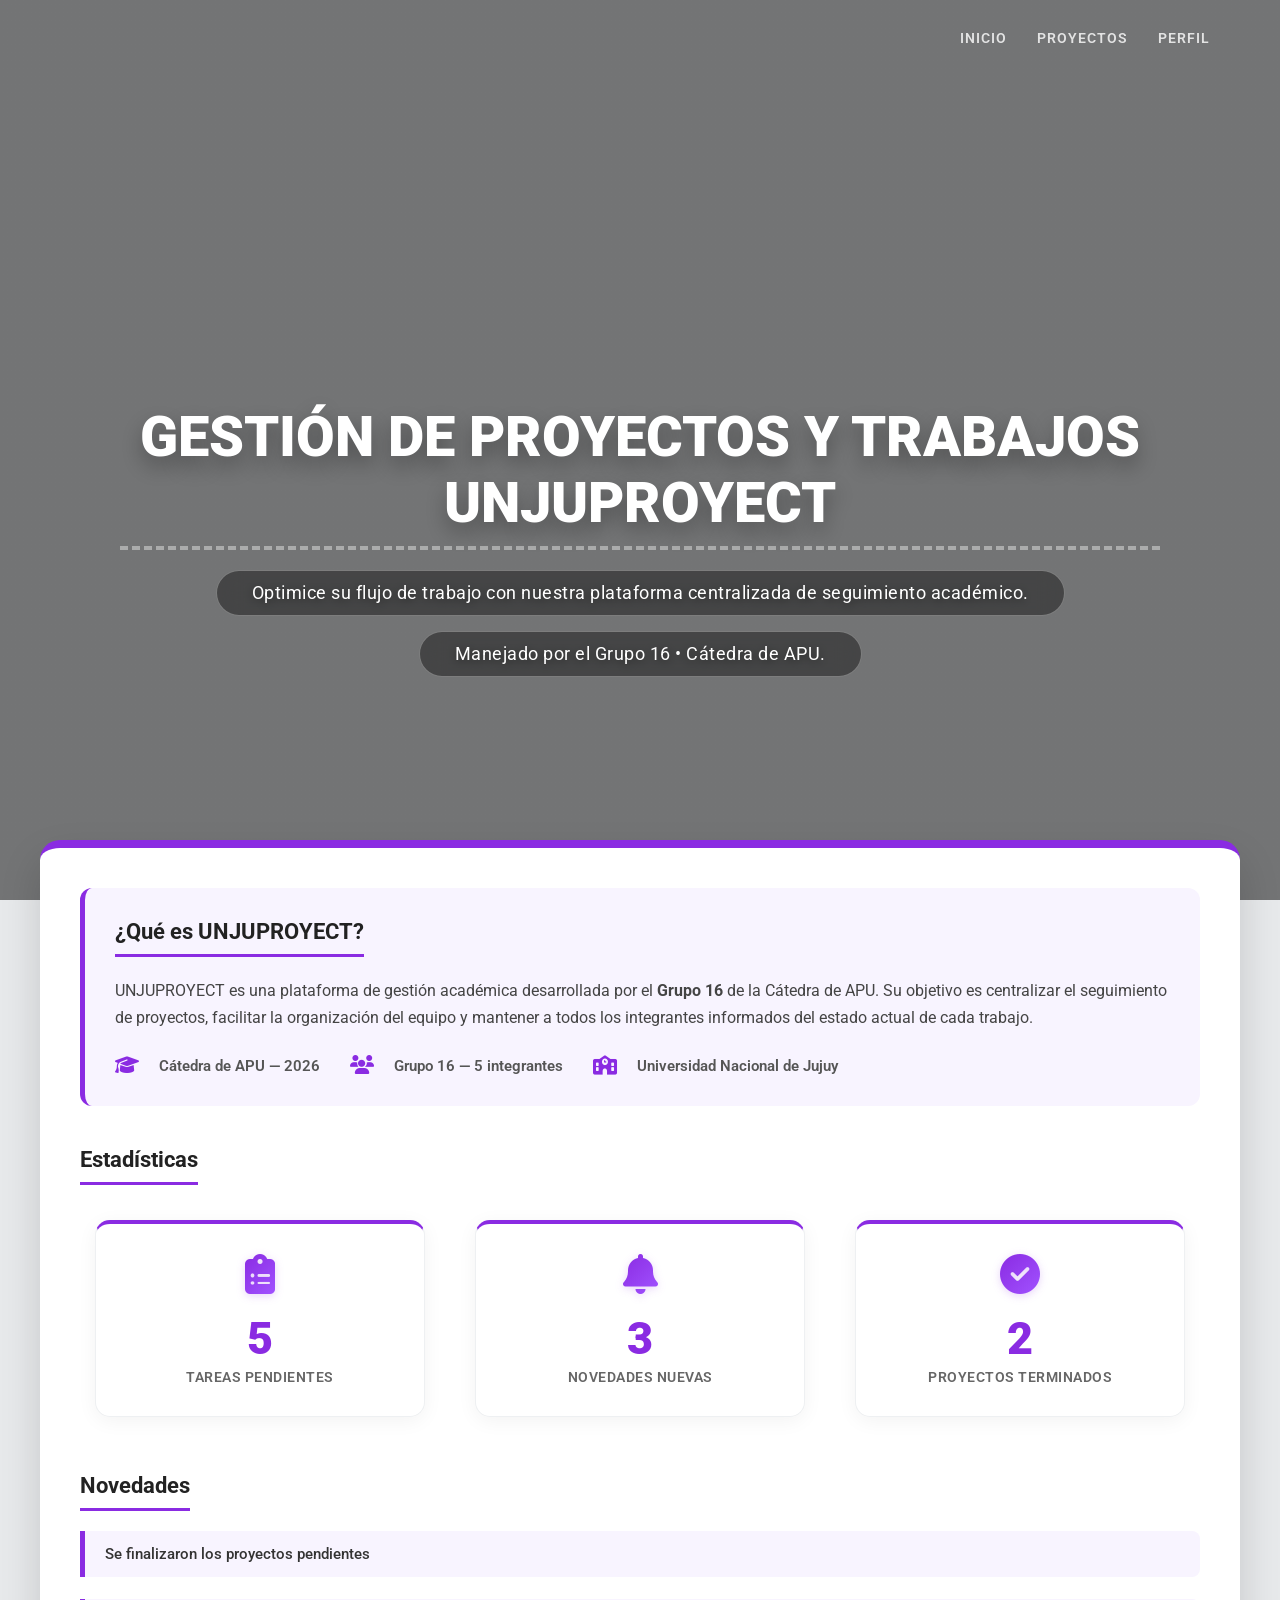
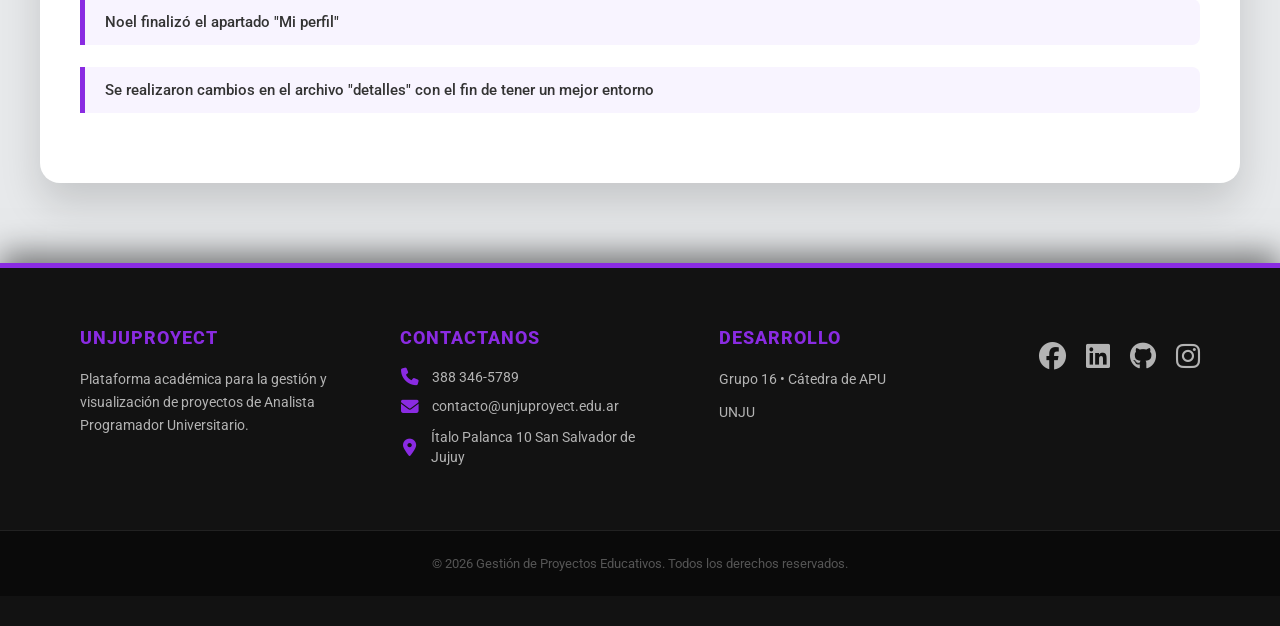
==== commit 32fe1f58: "Pagina ya terminada" ====
--- a/Index.html
+++ b/Index.html
@@ -41,15 +41,15 @@
             </p>
             <div class="sobre-datos">
                 <div class="sobre-dato">
-                    <span class="sobre-icono">🎓</span>
+                    <i class="fa-solid fa-graduation-cap sobre-icono-fa"></i>
                     <span class="sobre-texto">Cátedra de APU — 2026</span>
                 </div>
                 <div class="sobre-dato">
-                    <span class="sobre-icono">👥</span>
+                    <i class="fa-solid fa-users sobre-icono-fa"></i>
                     <span class="sobre-texto">Grupo 16 — 5 integrantes</span>
                 </div>
                 <div class="sobre-dato">
-                    <span class="sobre-icono">🏫</span>
+                    <i class="fa-solid fa-school sobre-icono-fa"></i>
                     <span class="sobre-texto">Universidad Nacional de Jujuy</span>
                 </div>
             </div>
@@ -58,24 +58,24 @@
         <!-- Sección de estadísticas -->
         <section class="seccion-estadisticas">
             <h2 class="seccion-titulo">Estadísticas</h2>
-            <div class="tarjetas-grid">
-                <article class="tarjeta-stat">
-                    <span class="stat-icono">📋</span>
+                <div class="tarjetas-grid">
+                    <article class="tarjeta-stat">
+                    <i class="fa-solid fa-clipboard-list stat-icono-fa"></i>
                     <span class="stat-numero">5</span>
                     <span class="stat-etiqueta">Tareas Pendientes</span>
                 </article>
                 <article class="tarjeta-stat">
-                    <span class="stat-icono">🔔</span>
+                    <i class="fa-solid fa-bell stat-icono-fa"></i>
                     <span class="stat-numero">3</span>
                     <span class="stat-etiqueta">Novedades Nuevas</span>
                 </article>
                 <article class="tarjeta-stat">
-                    <span class="stat-icono">✅</span>
-                    <span class="stat-numero">2</span>
+                    <i class="fa-solid fa-circle-check stat-icono-fa"></i>
+                        <span class="stat-numero">2</span>
                     <span class="stat-etiqueta">Proyectos Terminados</span>
                 </article>
-            </div>
-        </section>
+                </div>
+</section>
 
         <!-- Sección de novedades -->
         <section class="seccion-novedades">
--- a/css/styles.css
+++ b/css/styles.css
@@ -1,3 +1,7 @@
+/* ============================================
+   1. GLOBALES Y VARIABLES
+   ============================================ */
+
 @import url(https://fonts.googleapis.com/css2?family=Roboto:ital,wght@0,100..900;1,100..900&display=swap);
 
 /*Importar la fuente Roboto a css*/
@@ -16,6 +20,152 @@
     margin: 0;
     font-family: var(--fuente);
 }
+
+body {
+    background-color: #E7E9EB; /* Boby gris para el contenido main */
+}
+
+/* ============================================
+   2. HEADER Y NAVEGACIÓN
+   ============================================ */
+
+header {
+    display: flex;
+    flex-direction: column;
+    justify-content: center;
+    align-items: center;
+    height: 100vh;
+    width: 100%;
+    padding: 20px;
+    background-image: linear-gradient(rgba(0, 0, 0, 0.5), rgba(0, 0, 0, 0.5)), url('https://www.unir.net/wp-content/uploads/2021/02/Pro1.webp');
+    background-size: cover;
+    background-position: center;
+    background-attachment: fixed;
+    color: white;
+    position: relative;
+    overflow: hidden;
+}
+
+header h1 {
+    font-size: 4.5rem;
+    font-weight: 900;
+    text-align: center;
+    text-transform: uppercase;
+    text-shadow: 0 10px 30px rgba(0, 0, 0, 0.5);
+    margin-bottom: 40px;
+}
+
+.header-content {
+    text-align: center;
+    padding-top: 80px;
+}
+
+nav {
+    width: 100%;
+    position: absolute;
+    top: 40px;
+    right: 60px;
+    display: flex;
+    justify-content: flex-end;
+    gap: 40px;
+}
+
+nav a {
+    color: rgba(255, 255, 255, 0.9);
+    text-decoration: none;
+    font-weight: 600;
+    font-size: 0.95rem;
+    text-transform: uppercase;
+    letter-spacing: 1.5px;
+    position: relative;
+    padding-bottom: 8px;
+    transition: color 0.3s ease;
+}
+
+nav a::after {
+    content: '';
+    position: absolute;
+    width: 0;
+    height: 2px;
+    bottom: 0;
+    left: 0;
+    background-color: #8A2BE2;
+    transition: width 0.5s ease;
+}
+
+nav a:hover {
+    color: white;
+}
+
+nav a:hover::after {
+    width: 100%;
+}
+
+nav a:active, .proyecto a:active {
+    transform: scale(0.95); 
+}
+
+nav a:focus, .proyecto a:focus, select:focus {
+    outline: 2px solid #4B0082;
+    outline-offset: 3px;
+}
+
+/* Navegación en desktop (ancho mínimo 769 px)  */
+@media (min-width: 769px) {
+    .menu {
+        display: none;
+    }
+
+    nav {
+        width: 100%;
+        position: absolute;
+        top: 30px;
+        right: 50px; 
+        display: flex;
+        justify-content: flex-end; 
+        gap: 30px;
+        padding-right: 20px;
+    }
+
+    nav a {
+        color: rgba(255, 255, 255, 0.8);
+        text-decoration: none;
+        font-weight: 600;
+        font-size: 0.9rem;
+        text-transform: uppercase;
+        letter-spacing: 1px;
+        position: relative; 
+        padding-bottom: 5px;
+        transition: color 0.3s ease;
+    }
+
+    nav a::after {
+        content: '';
+        position: absolute;
+        width: 0;
+        height: 2px;
+        bottom: 0;
+        left: 0;
+        background-color: white;
+        transition: width 0.5s ease; 
+    }
+
+    nav a:hover {
+        color: white;
+    }
+
+    nav a:hover::after {
+        width: 100%; 
+    }
+
+    nav a:active {
+        transform: scale(0.95);
+    }
+}
+
+/* ============================================
+   3. ESTILOS PRINCIPALES (MAIN)
+   ============================================ */
 
 main {
     max-width: 1200px; 
@@ -42,8 +192,8 @@
 main img {
     display: block;
     max-width: 100%;
-    width: 250px;
-    margin: 0 auto 30px auto;
+    width: 280px;
+    margin: 0 auto 50px auto;
 }
 
 main ul {
@@ -85,12 +235,214 @@
     margin-bottom: 0;
 }
 
-/*Perfil*/
+/* ============================================
+   4. INDEX (PÁGINA PRINCIPAL)
+   ============================================ */
+
+/* --- Título del header --- */
+#titulo-h1 {
+    color: #ffffff;
+    font-size: 3.5rem;
+    font-weight: 900;
+    text-transform: uppercase;
+    display: inline-block;
+    padding-bottom: 10px;
+    margin-bottom: 20px;
+    border-bottom: 4px dashed rgba(255, 255, 255, 0.4);
+    text-shadow: 0 10px 20px rgba(0, 0, 0, 0.3);
+}
+
+.btn-header:hover {
+    background-color: #ffffff;
+    color: #8A2BE2;
+    transform: translateY(-3px);
+    box-shadow: 0 10px 25px rgba(0, 0, 0, 0.3);
+}
+
+/* --- Títulos de sección dentro del main --- */
+.seccion-titulo {
+    font-size: 1.4rem;
+    font-weight: 700;
+    color: #222;
+    margin-bottom: 20px;
+    padding-bottom: 10px;
+    border-bottom: 3px solid #8A2BE2;
+    display: inline-block;
+}
+
+/* --- Sección estadísticas --- */
+.seccion-estadisticas {
+    margin-bottom: 40px;
+}
+
+.tarjetas-grid {
+    display: grid;
+    grid-template-columns: repeat(3, 1fr);
+    gap: 20px;
+}
+
+.tarjeta-stat {
+    background: #ffffff;
+    border: 1px solid #eef0f2;
+    border-top: 4px solid #8A2BE2;
+    border-radius: 12px;
+    padding: 25px 20px;
+    display: flex;
+    flex-direction: column;
+    align-items: center;
+    gap: 8px;
+    text-align: center;
+    box-shadow: 0 4px 12px rgba(0, 0, 0, 0.06);
+    transition: transform 0.3s ease, box-shadow 0.3s ease;
+}
+
+.tarjeta-stat:hover {
+    transform: translateY(-5px);
+    box-shadow: 0 10px 25px rgba(138, 43, 226, 0.15);
+}
+
+.stat-icono {
+    font-size: 2rem;
+}
+
+.stat-numero {
+    font-size: 2.8rem;
+    font-weight: 900;
+    color: #8A2BE2;
+    line-height: 1;
+}
+
+.stat-etiqueta {
+    font-size: 0.9rem;
+    font-weight: 600;
+    color: #666;
+    text-transform: uppercase;
+    letter-spacing: 0.5px;
+}
+
+/* --- Sección novedades --- */
+.seccion-novedades {
+    margin-bottom: 20px;
+}
+
+.lista-novedades {
+    list-style: none;
+    padding: 0;
+    display: flex;
+    flex-direction: column;
+    gap: 12px;
+}
+
+.novedad-item {
+    background-color: #f8f4ff;
+    border-left: 5px solid #8A2BE2;
+    padding: 14px 20px;
+    border-radius: 0 8px 8px 0;
+    color: #333;
+    font-weight: 500;
+    font-size: 0.95rem;
+    transition: background-color 0.2s ease;
+}
+
+.novedad-item:hover {
+    background-color: #efe8ff;
+}
+
+/* --- Sección sobre el proyecto --- */
+.seccion-sobre {
+    margin-bottom: 40px;
+    padding: 30px;
+    background-color: #f8f4ff;
+    border-radius: 12px;
+    border-left: 5px solid #8A2BE2;
+}
+
+.sobre-descripcion {
+    color: #444;
+    line-height: 1.7;
+    margin-bottom: 25px;
+    font-size: 1rem;
+}
+
+.sobre-datos {
+    display: flex;
+    gap: 30px;
+    flex-wrap: wrap;
+}
+
+.sobre-dato {
+    display: flex;
+    align-items: center;
+    gap: 10px;
+}
+
+.sobre-icono {
+    font-size: 1.4rem;
+}
+
+.sobre-texto {
+    font-size: 0.95rem;
+    font-weight: 600;
+    color: #555;
+}
+
+.sobre-icono-fa {
+    color: #8A2BE2;
+    font-size: 1.2rem;
+    margin-right: 10px;
+}
+
+.stat-icono-fa {
+    font-size: 2.5rem;
+    margin-bottom: 15px;
+    background: linear-gradient(135deg, #8A2BE2, #a152ff);
+    -webkit-background-clip: text;
+    -webkit-text-fill-color: transparent;
+    filter: drop-shadow(0 2px 4px rgba(138, 43, 226, 0.2));
+}
+
+.tarjeta-stat {
+    display: flex;
+    flex-direction: column;
+    align-items: center;
+    padding: 30px;
+    background: #ffffff;
+    border-radius: 15px;
+    border-top: 4px solid #8A2BE2; 
+    box-shadow: 0 4px 20px rgba(0,0,0,0.05);
+    transition: transform 0.3s ease;
+}
+
+.tarjeta-stat:hover {
+    transform: translateY(-10px);
+    box-shadow: 0 10px 25px rgba(138, 43, 226, 0.15);
+}
+
+/* --- Responsive para estadísticas y otras secciones --- */
+@media (max-width: 768px) {
+    .tarjetas-grid {
+        grid-template-columns: 1fr;
+    }
+
+    #titulo-h1 {
+        font-size: 2.2rem;
+    }
+
+    .sobre-datos {
+        flex-direction: column;
+        gap: 15px;
+    }
+}
+
+/* ============================================
+   5. PERFIL DE INTEGRANTES
+   ============================================ */
 
 h1 {
     margin: 100px;
     text-align: center;
 }
+
 .containerPerfil {
     display: grid;
     grid-template-columns: repeat(5,1fr);
@@ -133,9 +485,11 @@
     transform: translateY(-5px);
     box-shadow: 0 10px 30px rgba(0,0,0,0.08); 
 }
+
 img {
     width: 100px;
 }
+
 .img-perfiles { 
     display: grid;
     width: 100%;
@@ -165,6 +519,7 @@
     box-shadow: 0 4px 10px rgba(0,0,0,0.1);
     z-index: 2;
 }
+
 .img-fondo {
     border-top-left-radius: 20px;
     border-top-right-radius: 20px;
@@ -174,6 +529,7 @@
     grid-row: 1/3;
     object-fit: cover;
 }
+
 .info-alumno {
     font-family: var(--fuente);
     text-align: center;
@@ -191,6 +547,7 @@
     align-items: center;
     justify-content: center;
 }
+
 .divisor-minimalista {
     height: 1px;
     background-color: #eaeaea;
@@ -220,76 +577,9 @@
     width: 100%;
 }
 
-/*Proyectos.html*/
-
-/* header */
-
-header {
-    display: flex;
-    flex-direction: column;
-    justify-content: center;
-    align-items: center;
-    height: 100vh;
-    width: 100%;
-    padding: 20px;
-    background-image: linear-gradient(rgba(0, 0, 0, 0.5), rgba(0, 0, 0, 0.5)), url('https://www.unir.net/wp-content/uploads/2021/02/Pro1.webp');
-    background-size: cover;
-    background-position: center;
-    background-attachment: fixed;
-    color: white;
-    position: relative;
-    overflow: hidden;
-}
-
-nav {
-    width: 100%;
-    position: absolute;
-    top: 40px;
-    right: 60px;
-    display: flex;
-    justify-content: flex-end;
-    gap: 40px;
-}
-
-nav a {
-    color: rgba(255, 255, 255, 0.9);
-    text-decoration: none;
-    font-weight: 600;
-    font-size: 0.95rem;
-    text-transform: uppercase;
-    letter-spacing: 1.5px;
-    position: relative;
-    padding-bottom: 8px;
-    transition: color 0.3s ease;
-}
-
-nav a::after {
-    content: '';
-    position: absolute;
-    width: 0;
-    height: 2px;
-    bottom: 0;
-    left: 0;
-    background-color: #8A2BE2;
-    transition: width 0.5s ease;
-}
-
-nav a:hover {
-    color: white;
-}
-
-nav a:hover::after {
-    width: 100%;
-}
-
-header h1 {
-    font-size: 4.5rem;
-    font-weight: 900;
-    text-align: center;
-    text-transform: uppercase;
-    text-shadow: 0 10px 30px rgba(0, 0, 0, 0.5);
-    margin-bottom: 40px;
-}
+/* ============================================
+   6. PROYECTOS Y FILTROS
+   ============================================ */
 
 .proyecto-info {
     display: flex;
@@ -302,6 +592,7 @@
     padding: 0 !important;
     box-shadow: none !important;
 }
+
 
 .proyecto-info p {
     background: rgba(0, 0, 0, 0.4);
@@ -317,57 +608,31 @@
     transition: all 0.3s ease;
 }
 
+.proyecto-info p:hover {
+    background: rgba(138, 43, 226, 0.3);
+    border-color: rgba(138, 43, 226, 0.5);
+    transform: translateY(-3px);
+    cursor: default;
+}
+
+/* Media query: Afecta a Header, Nav y Proyecto */
 @media (max-width: 768px) {
-    header h1 {
-        font-size: 2.5rem;
-    }
-    nav {
+    header h1 { 
+        font-size: 2rem; 
+    }
+    nav { 
         right: 0;
         justify-content: center;
         padding-right: 0;
         top: 20px;
-    }
-}
-
-.header-content {
-    text-align: center;
-    padding-top: 80px;
-}
-
-.proyecto-info {
-    display: flex;
-    justify-content: center;
-    gap: 25px;
-    font-size: 0.9rem;
-    background: rgba(255, 255, 255, 0.15);
-    padding: 10px 25px;
-    border-radius: 100px;
-    width: fit-content;
-    margin: 0 auto;
-    backdrop-filter: blur(10px);
-    border: 1px solid rgba(255, 255, 255, 0.2);
-}
-
-main img {
-    display: block;
-    max-width: 100%;
-    width: 280px;
-    margin: 0 auto 50px auto;
-}
-
-@media (max-width: 768px) {
-    header h1 { font-size: 2rem; }
-    nav { gap: 20px; top: 20px; }
+        gap: 20px; 
+    }
     .proyecto-info {
         flex-direction: column;
         gap: 5px;
         border-radius: 15px;
     }
 }
-
-/* main */
-
-/* section */
 
 .proyecto {
     grid-column: span 2; 
@@ -389,11 +654,9 @@
     grid-column: 2 / span 2;
 }
 
-
 .proyecto:nth-child(5) {
     grid-column: 4 / span 2;
 }
-
 
 .proyecto img {
     max-width: 140px;
@@ -418,76 +681,7 @@
     transform: translateY(-2px);
 }
 
-.proyecto-info p:hover {
-    background: rgba(138, 43, 226, 0.3);
-    border-color: rgba(138, 43, 226, 0.5);
-    transform: translateY(-3px);
-    cursor: default;
-}
-
-/* Navegación en desktop (ancho mínimo 769 px)  */
-
-@media (min-width: 769px) {
-    .menu {
-        display: none;
-    }
-
-    nav {
-    width: 100%;
-    position: absolute;
-    top: 30px;
-    right: 50px; 
-    display: flex;
-    justify-content: flex-end; 
-    gap: 30px;
-    padding-right: 20px;
-}
-
-nav a {
-    color: rgba(255, 255, 255, 0.8);
-    text-decoration: none;
-    font-weight: 600;
-    font-size: 0.9rem;
-    text-transform: uppercase;
-    letter-spacing: 1px;
-    position: relative; 
-    padding-bottom: 5px;
-    transition: color 0.3s ease;
-}
-
-nav a::after {
-    content: '';
-    position: absolute;
-    width: 0;
-    height: 2px;
-    bottom: 0;
-    left: 0;
-    background-color: white;
-    transition: width 0.5s ease; 
-}
-
-nav a:hover {
-    color: white;
-}
-
-nav a:hover::after {
-    width: 100%; 
-}
-
-nav a:active {
-    transform: scale(0.95);
-}
-}
-
-nav a:active, .proyecto a:active {
-    transform: scale(0.95); 
-}
-
-nav a:focus, .proyecto a:focus, select:focus {
-    outline: 2px solid #4B0082;
-    outline-offset: 3px;
-}
-/* Filtro de proyecto */
+/* Filtros de proyecto */
 aside {
     width: 100%;
     margin-bottom: 50px;
@@ -554,198 +748,10 @@
     border-color: #8A2BE2;
 }
 
-body {
-    background-color: #E7E9EB; /* Boby gris para el contenido main */
-}
-
 /* ============================================
-   ESTILOS PARA INDEX.HTML
+   7. FOOTER Y DETALLES
    ============================================ */
 
-/* --- Título del header (aplica a todas las páginas) --- */
-#titulo-h1 {
-    color: #ffffff;
-    font-size: 3.5rem;
-    font-weight: 900;
-    text-transform: uppercase;
-    display: inline-block;
-    padding-bottom: 10px;
-    margin-bottom: 20px;
-    border-bottom: 4px dashed rgba(255, 255, 255, 0.4);
-    text-shadow: 0 10px 20px rgba(0, 0, 0, 0.3);
-}
-
-/* --- Botón "Ver Proyectos" en el header --- */
-.btn-header {
-    display: inline-block;
-    margin-top: 25px;
-    padding: 14px 40px;
-    background-color: #8A2BE2;
-    color: #ffffff;
-    text-decoration: none;
-    font-weight: 700;
-    font-size: 1rem;
-    text-transform: uppercase;
-    letter-spacing: 1.5px;
-    border-radius: 100px;
-    border: 2px solid rgba(255, 255, 255, 0.3);
-    transition: all 0.3s ease;
-}
-
-.btn-header:hover {
-    background-color: #ffffff;
-    color: #8A2BE2;
-    transform: translateY(-3px);
-    box-shadow: 0 10px 25px rgba(0, 0, 0, 0.3);
-}
-
-/* --- Títulos de sección dentro del main --- */
-.seccion-titulo {
-    font-size: 1.4rem;
-    font-weight: 700;
-    color: #222;
-    margin-bottom: 20px;
-    padding-bottom: 10px;
-    border-bottom: 3px solid #8A2BE2;
-    display: inline-block;
-}
-
-/* --- Sección estadísticas --- */
-.seccion-estadisticas {
-    margin-bottom: 40px;
-}
-
-.tarjetas-grid {
-    display: grid;
-    grid-template-columns: repeat(3, 1fr);
-    gap: 20px;
-}
-
-.tarjeta-stat {
-    background: #ffffff;
-    border: 1px solid #eef0f2;
-    border-top: 4px solid #8A2BE2;
-    border-radius: 12px;
-    padding: 25px 20px;
-    display: flex;
-    flex-direction: column;
-    align-items: center;
-    gap: 8px;
-    text-align: center;
-    box-shadow: 0 4px 12px rgba(0, 0, 0, 0.06);
-    transition: transform 0.3s ease, box-shadow 0.3s ease;
-}
-
-.tarjeta-stat:hover {
-    transform: translateY(-5px);
-    box-shadow: 0 10px 25px rgba(138, 43, 226, 0.15);
-}
-
-.stat-icono {
-    font-size: 2rem;
-}
-
-.stat-numero {
-    font-size: 2.8rem;
-    font-weight: 900;
-    color: #8A2BE2;
-    line-height: 1;
-}
-
-.stat-etiqueta {
-    font-size: 0.9rem;
-    font-weight: 600;
-    color: #666;
-    text-transform: uppercase;
-    letter-spacing: 0.5px;
-}
-
-/* --- Sección novedades --- */
-.seccion-novedades {
-    margin-bottom: 20px;
-}
-
-.lista-novedades {
-    list-style: none;
-    padding: 0;
-    display: flex;
-    flex-direction: column;
-    gap: 12px;
-}
-
-.novedad-item {
-    background-color: #f8f4ff;
-    border-left: 5px solid #8A2BE2;
-    padding: 14px 20px;
-    border-radius: 0 8px 8px 0;
-    color: #333;
-    font-weight: 500;
-    font-size: 0.95rem;
-    transition: background-color 0.2s ease;
-}
-
-.novedad-item:hover {
-    background-color: #efe8ff;
-}
-
-/* --- Responsive para estadísticas --- */
-@media (max-width: 768px) {
-    .tarjetas-grid {
-        grid-template-columns: 1fr;
-    }
-
-    #titulo-h1 {
-        font-size: 2.2rem;
-    }
-}
-
-/* --- Sección sobre el proyecto --- */
-.seccion-sobre {
-    margin-bottom: 40px;
-    padding: 30px;
-    background-color: #f8f4ff;
-    border-radius: 12px;
-    border-left: 5px solid #8A2BE2;
-}
-
-.sobre-descripcion {
-    color: #444;
-    line-height: 1.7;
-    margin-bottom: 25px;
-    font-size: 1rem;
-}
-
-.sobre-datos {
-    display: flex;
-    gap: 30px;
-    flex-wrap: wrap;
-}
-
-.sobre-dato {
-    display: flex;
-    align-items: center;
-    gap: 10px;
-}
-
-.sobre-icono {
-    font-size: 1.4rem;
-}
-
-.sobre-texto {
-    font-size: 0.95rem;
-    font-weight: 600;
-    color: #555;
-}
-
-/* --- Responsive nuevas secciones --- */
-@media (max-width: 768px) {
-    .sobre-datos {
-        flex-direction: column;
-        gap: 15px;
-    }
-}
-
-/* Footer */
 footer {
     background-color: #121212 !important; 
     color: #ffffff;
@@ -810,7 +816,6 @@
     padding-left: 5px; 
 }
 
-
 .social-icons {
     display: flex;
     gap: 20px;
@@ -842,6 +847,7 @@
     color: #555;
     margin: 0;
 }
+
 .contact-info {
     list-style: none;
     padding: 0;
@@ -875,4 +881,4 @@
 
 .contact-info span {
     line-height: 1.4;
-}
+}
